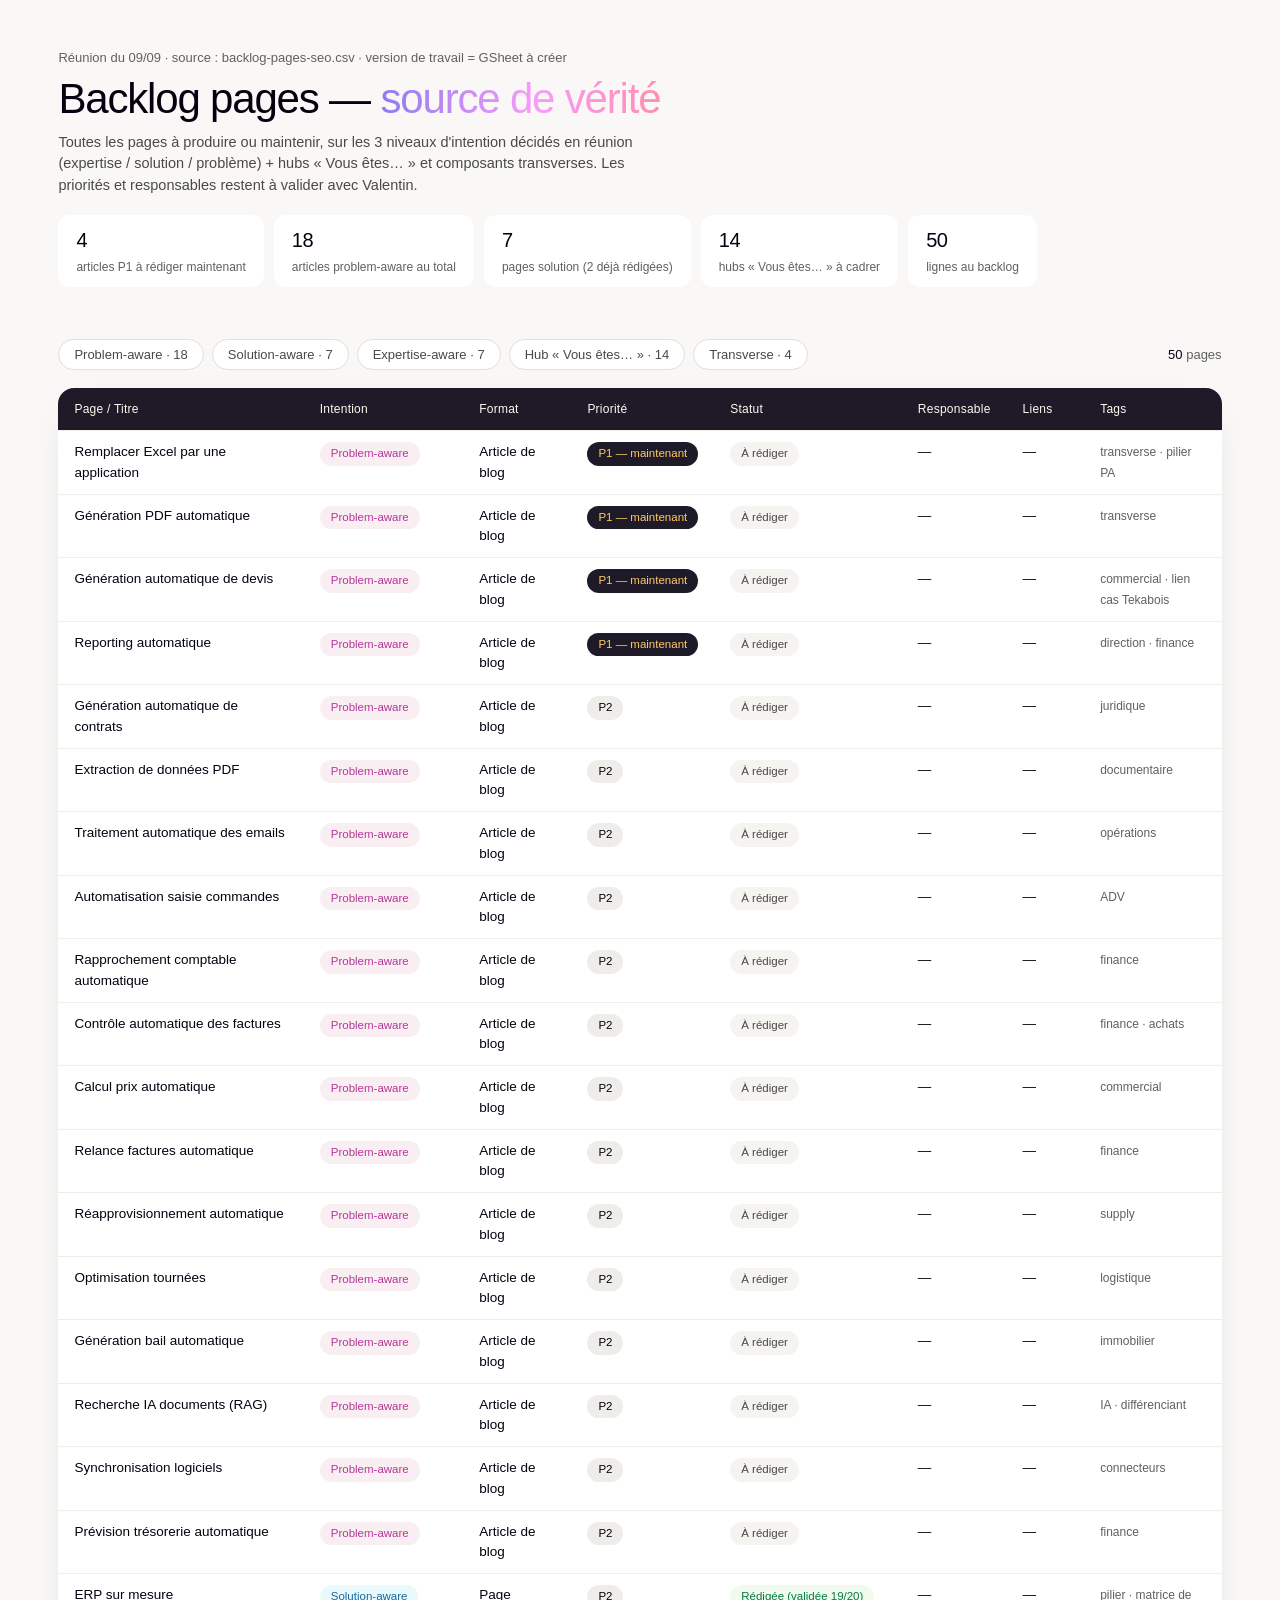
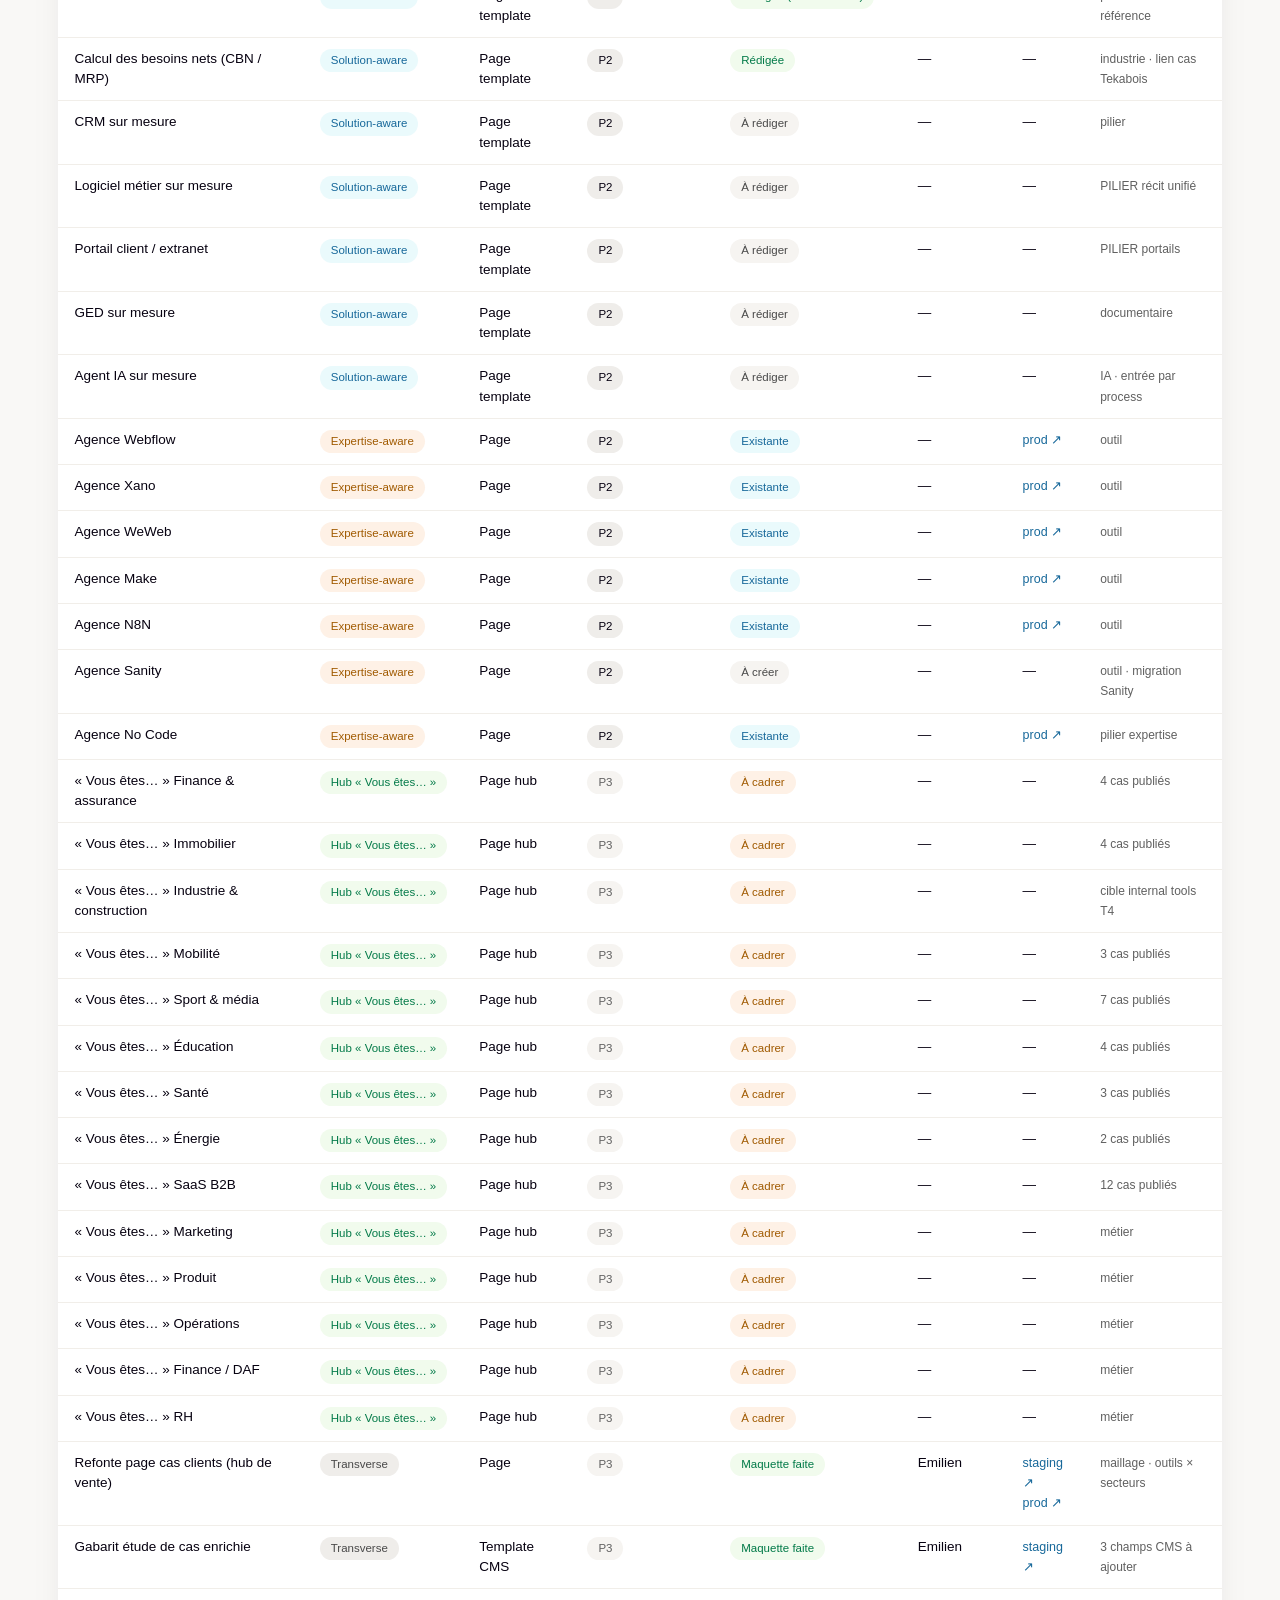
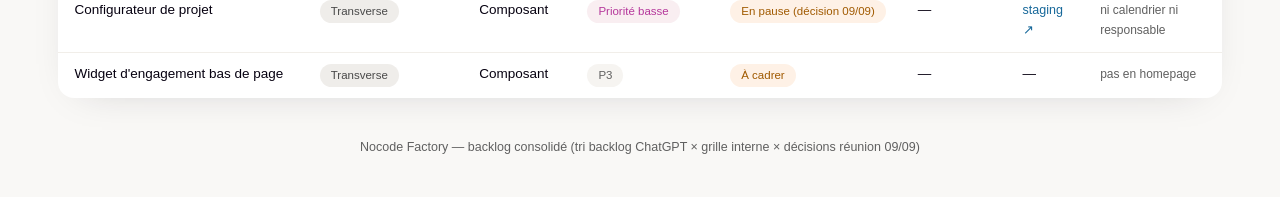
==== backlog-pages-preview.html @ bcf1f46e "Backlog pages — vue HTML" ====
<!DOCTYPE html>
<html lang="fr">
<head>
<meta charset="UTF-8">
<meta name="viewport" content="width=device-width, initial-scale=1.0">
<title>Backlog pages SEO — source de vérité | Nocode Factory</title>
<!--
  Vue HTML du backlog (source : backlog-pages-seo.csv, réunion 09/09).
  Destinée à la lecture / validation ; la version de travail = le GSheet à créer.
-->
<style>
  @font-face{font-family:"Fff Acidgrotesk";font-weight:300;font-display:swap;src:url("https://cdn.prod.website-files.com/66eaebf7f23c6ba827f8cde2/68a46699a823bbdcee701e3c_FFF-AcidGrotesk-Light-TRIAL.woff2") format("woff2")}
  @font-face{font-family:"Fff Acidgrotesk";font-weight:400;font-display:swap;src:url("https://cdn.prod.website-files.com/66eaebf7f23c6ba827f8cde2/68a4669900f9dc6c3cbdc9e0_FFF-AcidGrotesk-Normal-TRIAL.woff2") format("woff2")}
  @font-face{font-family:"Fff Acidgrotesk";font-weight:500;font-display:swap;src:url("https://cdn.prod.website-files.com/66eaebf7f23c6ba827f8cde2/68a4669989a8cf768546dcdd_FFF-AcidGrotesk-Medium-TRIAL.woff2") format("woff2")}
  :root{
    --beige:#f9f8f6;--white:#fff;--ink:#060110;--ink-2:#494949;--ink-3:#606060;
    --black:#1e1a28;--yellow:#ffca64;--pink:#f99bfb;
    --pastel-yellow:#fef1e6;--pastel-pink:#f9eef1;--pastel-blue:#eafafc;--pastel-green:#f1fbed;
    --success:#027a48;
    --grad-key:linear-gradient(93deg,#8b7bf0 0%,var(--pink) 55%,#ff8fae 100%);
    --font:"Fff Acidgrotesk",Arial,sans-serif;
  }
  *{box-sizing:border-box;margin:0;padding:0}
  body{font-family:var(--font);background:var(--beige);color:var(--ink);font-size:15px;line-height:1.5}
  .wrap{max-width:1240px;margin:0 auto;padding:0 clamp(18px,3vw,40px)}
  header{padding:clamp(28px,4vw,48px) 0 clamp(18px,2.6vw,28px)}
  .kicker{font-size:13px;font-weight:500;color:var(--ink-3);margin-bottom:8px}
  h1{font-weight:500;font-size:clamp(26px,3.6vw,42px);letter-spacing:-.028em;line-height:1.1}
  h1 .key{background:var(--grad-key);-webkit-background-clip:text;background-clip:text;color:transparent}
  .sub{color:var(--ink-2);font-size:14.5px;margin-top:10px;font-weight:300;max-width:76ch}

  .stats{display:flex;gap:10px;flex-wrap:wrap;margin:18px 0 6px}
  .stat{background:var(--white);border-radius:12px;padding:10px 18px}
  .stat b{font-size:20px;font-weight:500;display:block;letter-spacing:-.02em}
  .stat span{font-size:12px;color:var(--ink-3)}

  .filterbar{display:flex;flex-wrap:wrap;gap:8px;align-items:center;margin:18px 0}
  .fchip{font-family:var(--font);font-size:13px;font-weight:500;border:1.5px solid #e2ded8;background:var(--white);color:var(--ink-2);border-radius:3000px;padding:7px 15px;cursor:pointer;transition:all .18s}
  .fchip:hover{border-color:var(--ink);color:var(--ink)}
  .fchip.on{background:var(--black);border-color:var(--black);color:#fff8f0}
  .fcount{font-size:13px;color:var(--ink-3);margin-left:auto}
  .fcount b{color:var(--ink);font-weight:500}

  .tablewrap{background:var(--white);border-radius:16px;overflow:auto;margin-bottom:40px;box-shadow:0 10px 40px -24px rgba(30,26,40,.25)}
  table{width:100%;border-collapse:collapse;min-width:980px}
  th{position:sticky;top:0;background:var(--black);color:#fff8f0;text-align:left;font-weight:500;font-size:12px;letter-spacing:.02em;padding:12px 16px;white-space:nowrap}
  td{padding:11px 16px;border-top:1px solid #f1eee9;font-size:13.5px;vertical-align:top}
  tr:hover td{background:#faf9f7}
  td.title{font-weight:500;min-width:230px}
  .b{display:inline-block;font-size:11.5px;font-weight:500;border-radius:3000px;padding:3px 11px;white-space:nowrap}
  .lvl-pa{background:var(--pastel-pink);color:#b5379b}
  .lvl-sa{background:var(--pastel-blue);color:#17689a}
  .lvl-ea{background:var(--pastel-yellow);color:#a05a00}
  .lvl-hub{background:var(--pastel-green);color:var(--success)}
  .lvl-tr{background:#efedea;color:var(--ink-2)}
  .p1{background:var(--black);color:var(--yellow)}
  .p2{background:#efedea;color:var(--ink)}
  .p3{background:#f6f4f1;color:var(--ink-3)}
  .pb{background:var(--pastel-pink);color:#b5379b}
  .st-done{background:var(--pastel-green);color:var(--success)}
  .st-todo{background:#f6f4f1;color:var(--ink-2)}
  .st-live{background:var(--pastel-blue);color:#17689a}
  .st-frame{background:var(--pastel-yellow);color:#a05a00}
  td .tags{font-size:12px;color:var(--ink-3)}
  td a{color:#17689a;font-weight:500;text-decoration:none;font-size:12.5px}
  td a:hover{text-decoration:underline}
  footer{padding:0 0 40px;color:var(--ink-3);font-size:12.5px;text-align:center}
</style>
</head>
<body>
<div class="wrap">
<header>
  <div class="kicker">Réunion du 09/09 · source : backlog-pages-seo.csv · version de travail = GSheet à créer</div>
  <h1>Backlog pages — <span class="key">source de vérité</span></h1>
  <p class="sub">Toutes les pages à produire ou maintenir, sur les 3 niveaux d'intention décidés en réunion (expertise / solution / problème) + hubs « Vous êtes… » et composants transverses. Les priorités et responsables restent à valider avec Valentin.</p>
  <div class="stats" id="stats"></div>
</header>

<div class="filterbar" id="filterbar"></div>
<div class="tablewrap">
<table>
  <thead><tr>
    <th>Page / Titre</th><th>Intention</th><th>Format</th><th>Priorité</th><th>Statut</th><th>Responsable</th><th>Liens</th><th>Tags</th>
  </tr></thead>
  <tbody id="tbody"></tbody>
</table>
</div>
<footer>Nocode Factory — backlog consolidé (tri backlog ChatGPT × grille interne × décisions réunion 09/09)</footer>
</div>

<script>
// [titre, niveau, format, priorité, statut, responsable, staging, prod, tags]
// niveaux : pa / sa / ea / hub / tr — priorités : P1 / P2 / P3 / PB (basse)
const ROWS=[
["Remplacer Excel par une application","pa","Article de blog","P1","À rédiger","","","","transverse · pilier PA"],
["Génération PDF automatique","pa","Article de blog","P1","À rédiger","","","","transverse"],
["Génération automatique de devis","pa","Article de blog","P1","À rédiger","","","","commercial · lien cas Tekabois"],
["Reporting automatique","pa","Article de blog","P1","À rédiger","","","","direction · finance"],
["Génération automatique de contrats","pa","Article de blog","P2","À rédiger","","","","juridique"],
["Extraction de données PDF","pa","Article de blog","P2","À rédiger","","","","documentaire"],
["Traitement automatique des emails","pa","Article de blog","P2","À rédiger","","","","opérations"],
["Automatisation saisie commandes","pa","Article de blog","P2","À rédiger","","","","ADV"],
["Rapprochement comptable automatique","pa","Article de blog","P2","À rédiger","","","","finance"],
["Contrôle automatique des factures","pa","Article de blog","P2","À rédiger","","","","finance · achats"],
["Calcul prix automatique","pa","Article de blog","P2","À rédiger","","","","commercial"],
["Relance factures automatique","pa","Article de blog","P2","À rédiger","","","","finance"],
["Réapprovisionnement automatique","pa","Article de blog","P2","À rédiger","","","","supply"],
["Optimisation tournées","pa","Article de blog","P2","À rédiger","","","","logistique"],
["Génération bail automatique","pa","Article de blog","P2","À rédiger","","","","immobilier"],
["Recherche IA documents (RAG)","pa","Article de blog","P2","À rédiger","","","","IA · différenciant"],
["Synchronisation logiciels","pa","Article de blog","P2","À rédiger","","","","connecteurs"],
["Prévision trésorerie automatique","pa","Article de blog","P2","À rédiger","","","","finance"],
["ERP sur mesure","sa","Page template","P2","Rédigée (validée 19/20)","","","","pilier · matrice de référence"],
["Calcul des besoins nets (CBN / MRP)","sa","Page template","P2","Rédigée","","","","industrie · lien cas Tekabois"],
["CRM sur mesure","sa","Page template","P2","À rédiger","","","","pilier"],
["Logiciel métier sur mesure","sa","Page template","P2","À rédiger","","","","PILIER récit unifié"],
["Portail client / extranet","sa","Page template","P2","À rédiger","","","","PILIER portails"],
["GED sur mesure","sa","Page template","P2","À rédiger","","","","documentaire"],
["Agent IA sur mesure","sa","Page template","P2","À rédiger","","","","IA · entrée par process"],
["Agence Webflow","ea","Page","P2","Existante","","","https://www.nocodefactory.fr/agence-webflow","outil"],
["Agence Xano","ea","Page","P2","Existante","","","https://www.nocodefactory.fr/agence-xano","outil"],
["Agence WeWeb","ea","Page","P2","Existante","","","https://www.nocodefactory.fr/agence-weweb","outil"],
["Agence Make","ea","Page","P2","Existante","","","https://www.nocodefactory.fr/agence-make","outil"],
["Agence N8N","ea","Page","P2","Existante","","","https://www.nocodefactory.fr/agence-n8n","outil"],
["Agence Sanity","ea","Page","P2","À créer","","","","outil · migration Sanity"],
["Agence No Code","ea","Page","P2","Existante","","","https://www.nocodefactory.fr/agence-nocode","pilier expertise"],
["« Vous êtes… » Finance & assurance","hub","Page hub","P3","À cadrer","","","","4 cas publiés"],
["« Vous êtes… » Immobilier","hub","Page hub","P3","À cadrer","","","","4 cas publiés"],
["« Vous êtes… » Industrie & construction","hub","Page hub","P3","À cadrer","","","","cible internal tools T4"],
["« Vous êtes… » Mobilité","hub","Page hub","P3","À cadrer","","","","3 cas publiés"],
["« Vous êtes… » Sport & média","hub","Page hub","P3","À cadrer","","","","7 cas publiés"],
["« Vous êtes… » Éducation","hub","Page hub","P3","À cadrer","","","","4 cas publiés"],
["« Vous êtes… » Santé","hub","Page hub","P3","À cadrer","","","","3 cas publiés"],
["« Vous êtes… » Énergie","hub","Page hub","P3","À cadrer","","","","2 cas publiés"],
["« Vous êtes… » SaaS B2B","hub","Page hub","P3","À cadrer","","","","12 cas publiés"],
["« Vous êtes… » Marketing","hub","Page hub","P3","À cadrer","","","","métier"],
["« Vous êtes… » Produit","hub","Page hub","P3","À cadrer","","","","métier"],
["« Vous êtes… » Opérations","hub","Page hub","P3","À cadrer","","","","métier"],
["« Vous êtes… » Finance / DAF","hub","Page hub","P3","À cadrer","","","","métier"],
["« Vous êtes… » RH","hub","Page hub","P3","À cadrer","","","","métier"],
["Refonte page cas clients (hub de vente)","tr","Page","P3","Maquette faite","Emilien","https://emilbonnefous-lab.github.io/ncf-previews/refonte-cas-clients-preview.html","https://www.nocodefactory.fr/nos-realisations","maillage · outils × secteurs"],
["Gabarit étude de cas enrichie","tr","Template CMS","P3","Maquette faite","Emilien","https://emilbonnefous-lab.github.io/ncf-previews/refonte-cas-clients-preview.html#etude-tekabois","","3 champs CMS à ajouter"],
["Configurateur de projet","tr","Composant","PB","En pause (décision 09/09)","","https://emilbonnefous-lab.github.io/ncf-previews/maquette-configurateur-preview.html","","ni calendrier ni responsable"],
["Widget d'engagement bas de page","tr","Composant","P3","À cadrer","","","","pas en homepage"],
];
const LVL={pa:['lvl-pa','Problem-aware'],sa:['lvl-sa','Solution-aware'],ea:['lvl-ea','Expertise-aware'],hub:['lvl-hub','Hub « Vous êtes… »'],tr:['lvl-tr','Transverse']};
const PCLS={P1:'p1',P2:'p2',P3:'p3',PB:'pb'};
const PLAB={P1:'P1 — maintenant',P2:'P2',P3:'P3',PB:'Priorité basse'};
function stCls(s){ if(/Rédigée|Maquette/.test(s)) return 'st-done'; if(/Existante/.test(s)) return 'st-live'; if(/pause|cadrer/.test(s)) return 'st-frame'; return 'st-todo'; }
let filter=null;
function links(stg,prod){
  const a=[]; if(stg)a.push(`<a href="${stg}" target="_blank" rel="noopener">staging ↗</a>`);
  if(prod)a.push(`<a href="${prod}" target="_blank" rel="noopener">prod ↗</a>`);
  return a.join('<br>')||'—';
}
function render(){
  const list=ROWS.filter(r=>!filter||r[1]===filter);
  document.getElementById('tbody').innerHTML=list.map(r=>`<tr>
    <td class="title">${r[0]}</td>
    <td><span class="b ${LVL[r[1]][0]}">${LVL[r[1]][1]}</span></td>
    <td>${r[2]}</td>
    <td><span class="b ${PCLS[r[3]]}">${PLAB[r[3]]}</span></td>
    <td><span class="b ${stCls(r[4])}">${r[4]}</span></td>
    <td>${r[5]||'—'}</td>
    <td>${links(r[6],r[7])}</td>
    <td><span class="tags">${r[8]}</span></td>
  </tr>`).join('');
  const fb=document.getElementById('filterbar');
  fb.innerHTML=Object.keys(LVL).map(k=>{
    const n=ROWS.filter(r=>r[1]===k).length;
    return `<button class="fchip ${filter===k?'on':''}" data-k="${k}">${LVL[k][1]} · ${n}</button>`;
  }).join('')+(filter?`<button class="fchip" data-k="">✕ Tout afficher</button>`:'')
  +`<span class="fcount"><b>${list.length}</b> page${list.length>1?'s':''}</span>`;
  fb.querySelectorAll('.fchip').forEach(el=>el.onclick=()=>{filter=el.dataset.k||null;render();});
}
document.getElementById('stats').innerHTML=[
  ['4','articles P1 à rédiger maintenant'],
  ['18','articles problem-aware au total'],
  ['7','pages solution (2 déjà rédigées)'],
  ['14','hubs « Vous êtes… » à cadrer'],
  [ROWS.length,'lignes au backlog'],
].map(s=>`<div class="stat"><b>${s[0]}</b><span>${s[1]}</span></div>`).join('');
render();
</script>
</body>
</html>
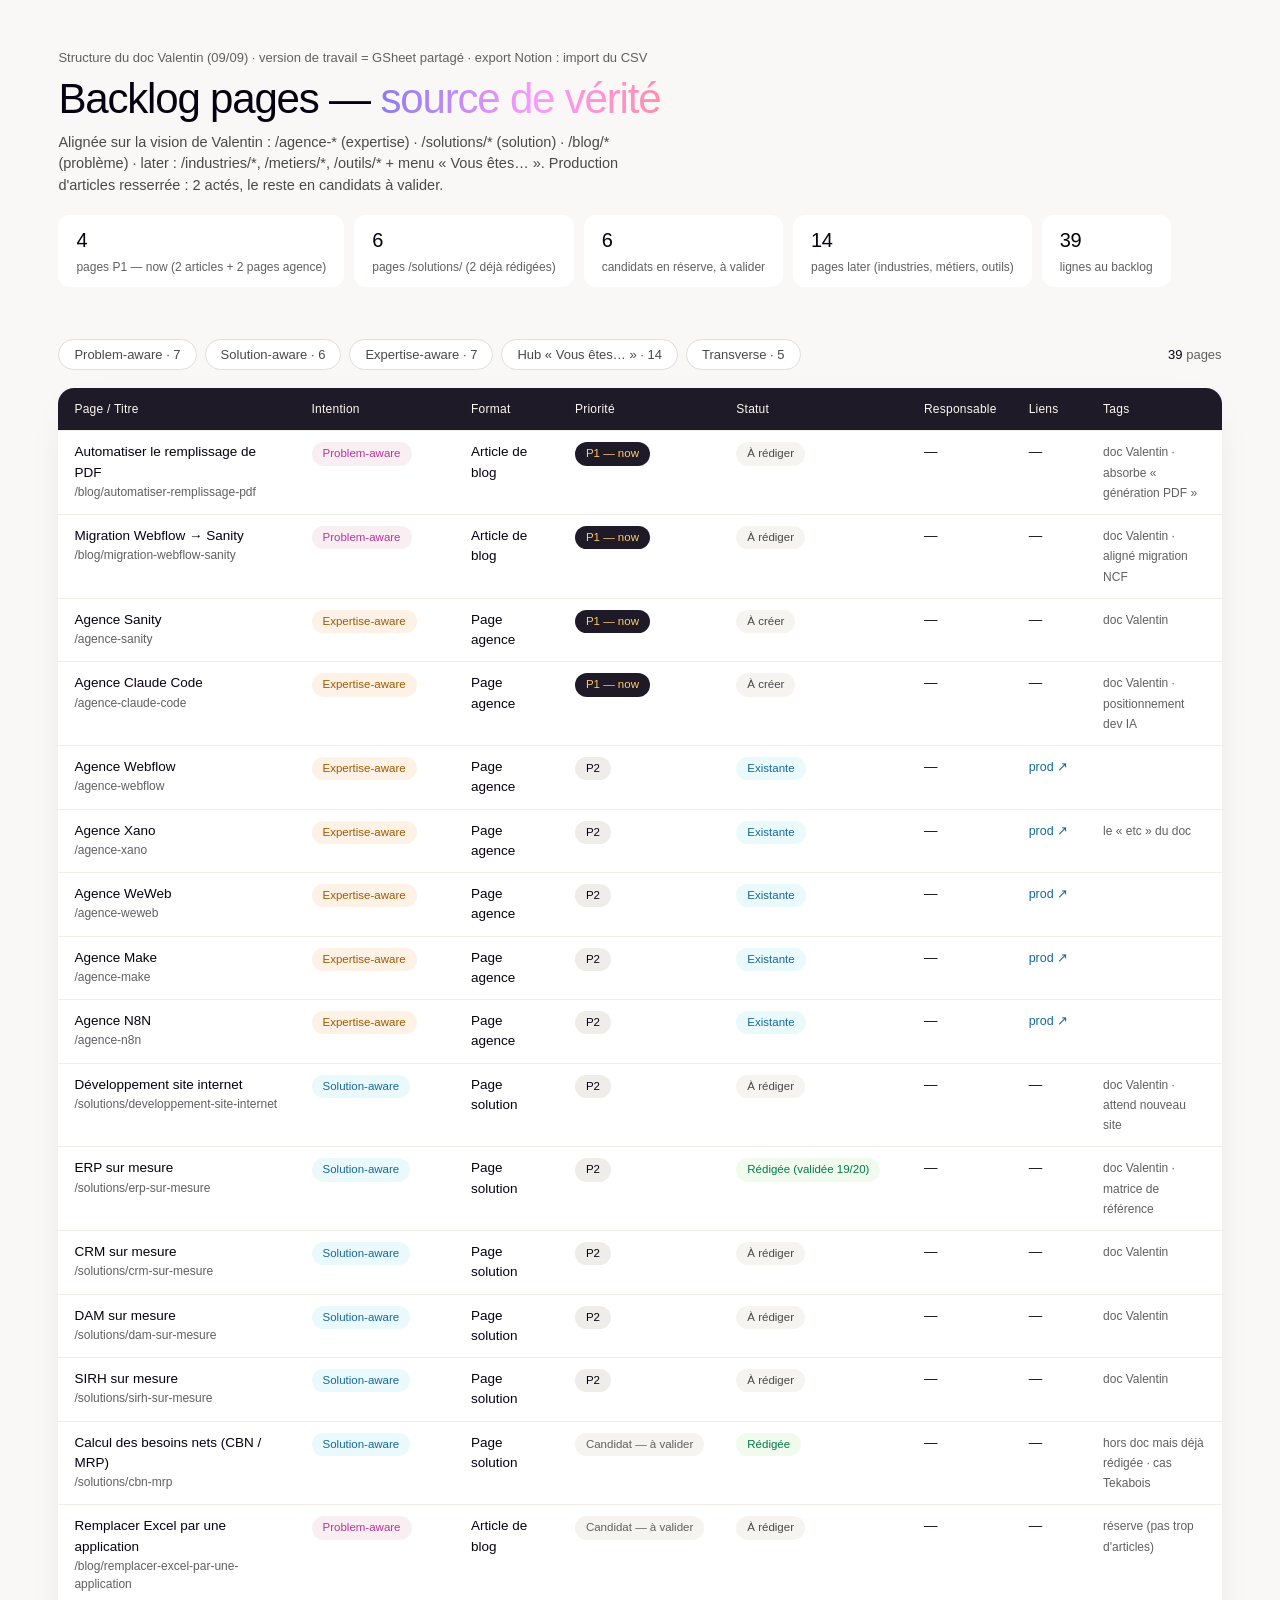
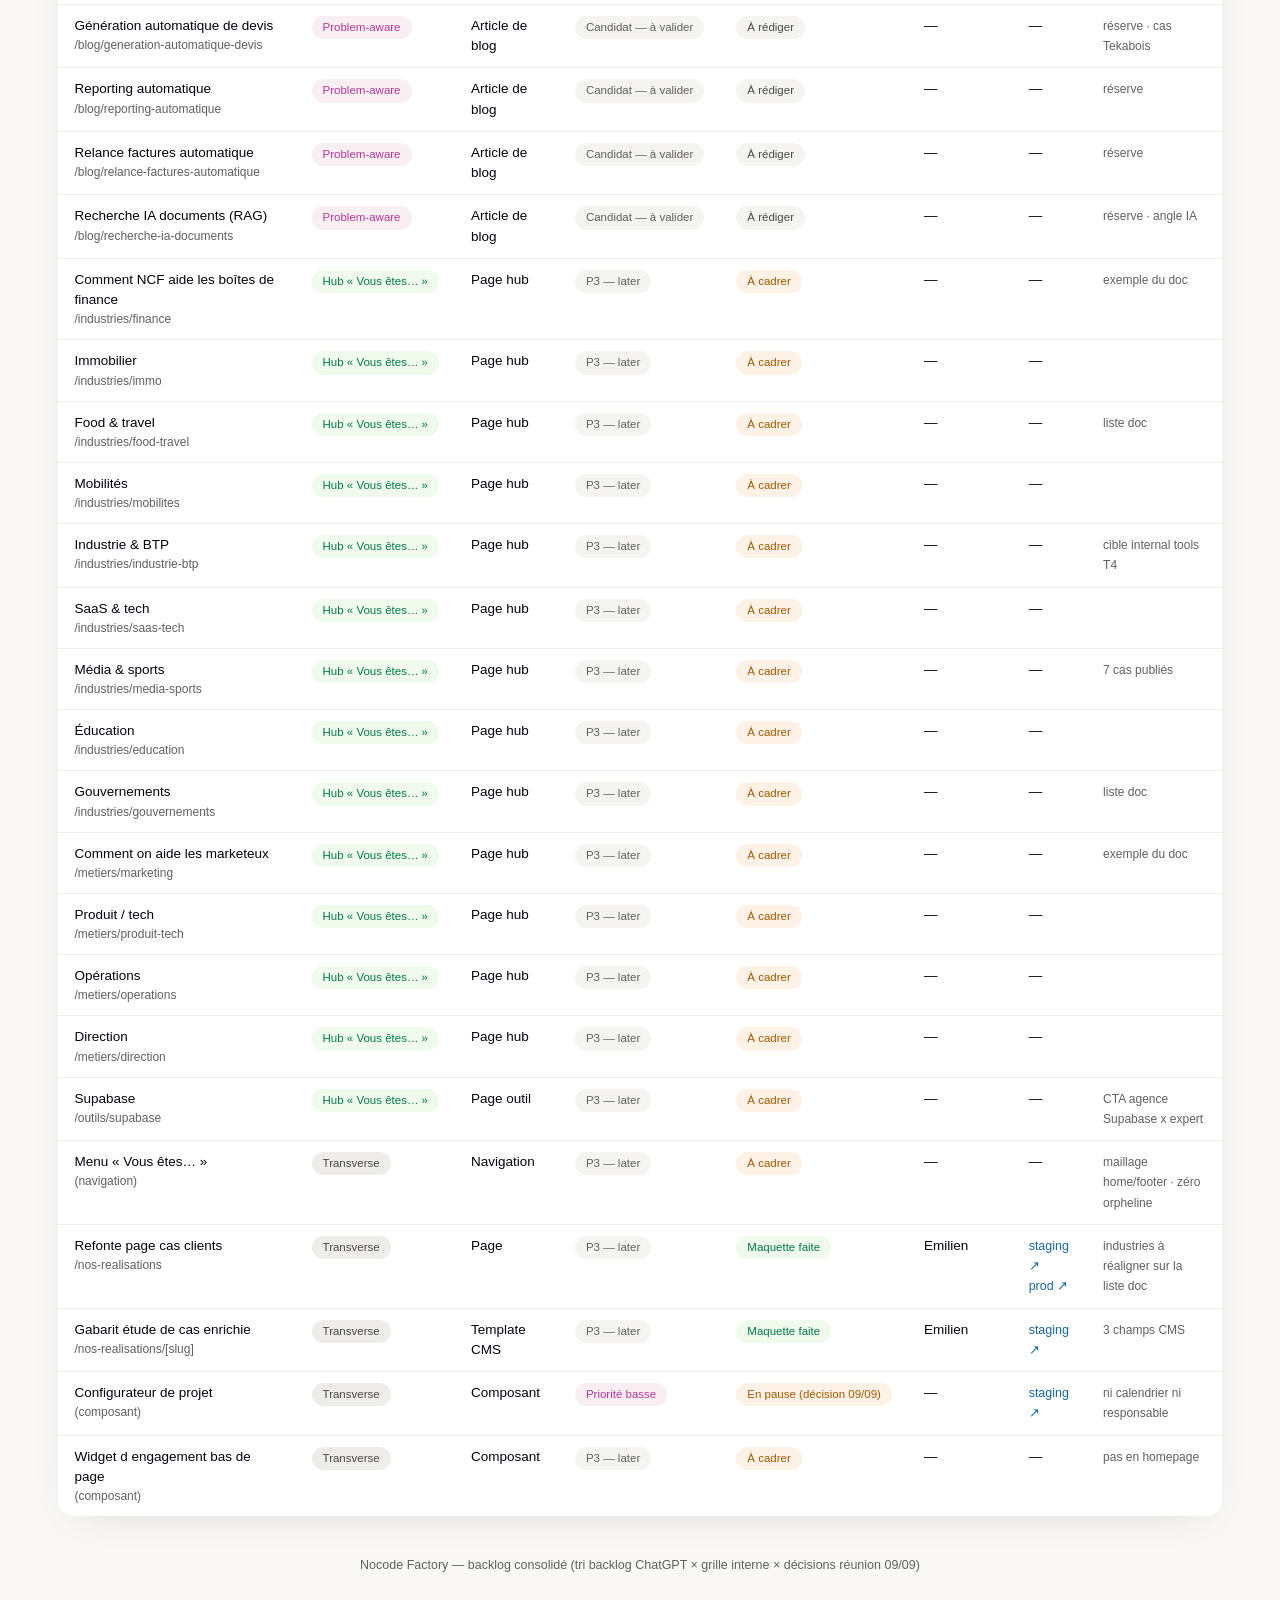
==== commit 5dda15dc: "Backlog aligné doc Valentin" ====
--- a/backlog-pages-preview.html
+++ b/backlog-pages-preview.html
@@ -70,9 +70,9 @@
 <body>
 <div class="wrap">
 <header>
-  <div class="kicker">Réunion du 09/09 · source : backlog-pages-seo.csv · version de travail = GSheet à créer</div>
+  <div class="kicker">Structure du doc Valentin (09/09) · version de travail = GSheet partagé · export Notion : import du CSV</div>
   <h1>Backlog pages — <span class="key">source de vérité</span></h1>
-  <p class="sub">Toutes les pages à produire ou maintenir, sur les 3 niveaux d'intention décidés en réunion (expertise / solution / problème) + hubs « Vous êtes… » et composants transverses. Les priorités et responsables restent à valider avec Valentin.</p>
+  <p class="sub">Alignée sur la vision de Valentin : /agence-* (expertise) · /solutions/* (solution) · /blog/* (problème) · later : /industries/*, /metiers/*, /outils/* + menu « Vous êtes… ». Production d'articles resserrée : 2 actés, le reste en candidats à valider.</p>
   <div class="stats" id="stats"></div>
 </header>
 
@@ -92,60 +92,49 @@
 // [titre, niveau, format, priorité, statut, responsable, staging, prod, tags]
 // niveaux : pa / sa / ea / hub / tr — priorités : P1 / P2 / P3 / PB (basse)
 const ROWS=[
-["Remplacer Excel par une application","pa","Article de blog","P1","À rédiger","","","","transverse · pilier PA"],
-["Génération PDF automatique","pa","Article de blog","P1","À rédiger","","","","transverse"],
-["Génération automatique de devis","pa","Article de blog","P1","À rédiger","","","","commercial · lien cas Tekabois"],
-["Reporting automatique","pa","Article de blog","P1","À rédiger","","","","direction · finance"],
-["Génération automatique de contrats","pa","Article de blog","P2","À rédiger","","","","juridique"],
-["Extraction de données PDF","pa","Article de blog","P2","À rédiger","","","","documentaire"],
-["Traitement automatique des emails","pa","Article de blog","P2","À rédiger","","","","opérations"],
-["Automatisation saisie commandes","pa","Article de blog","P2","À rédiger","","","","ADV"],
-["Rapprochement comptable automatique","pa","Article de blog","P2","À rédiger","","","","finance"],
-["Contrôle automatique des factures","pa","Article de blog","P2","À rédiger","","","","finance · achats"],
-["Calcul prix automatique","pa","Article de blog","P2","À rédiger","","","","commercial"],
-["Relance factures automatique","pa","Article de blog","P2","À rédiger","","","","finance"],
-["Réapprovisionnement automatique","pa","Article de blog","P2","À rédiger","","","","supply"],
-["Optimisation tournées","pa","Article de blog","P2","À rédiger","","","","logistique"],
-["Génération bail automatique","pa","Article de blog","P2","À rédiger","","","","immobilier"],
-["Recherche IA documents (RAG)","pa","Article de blog","P2","À rédiger","","","","IA · différenciant"],
-["Synchronisation logiciels","pa","Article de blog","P2","À rédiger","","","","connecteurs"],
-["Prévision trésorerie automatique","pa","Article de blog","P2","À rédiger","","","","finance"],
-["ERP sur mesure","sa","Page template","P2","Rédigée (validée 19/20)","","","","pilier · matrice de référence"],
-["Calcul des besoins nets (CBN / MRP)","sa","Page template","P2","Rédigée","","","","industrie · lien cas Tekabois"],
-["CRM sur mesure","sa","Page template","P2","À rédiger","","","","pilier"],
-["Logiciel métier sur mesure","sa","Page template","P2","À rédiger","","","","PILIER récit unifié"],
-["Portail client / extranet","sa","Page template","P2","À rédiger","","","","PILIER portails"],
-["GED sur mesure","sa","Page template","P2","À rédiger","","","","documentaire"],
-["Agent IA sur mesure","sa","Page template","P2","À rédiger","","","","IA · entrée par process"],
-["Agence Webflow","ea","Page","P2","Existante","","","https://www.nocodefactory.fr/agence-webflow","outil"],
-["Agence Xano","ea","Page","P2","Existante","","","https://www.nocodefactory.fr/agence-xano","outil"],
-["Agence WeWeb","ea","Page","P2","Existante","","","https://www.nocodefactory.fr/agence-weweb","outil"],
-["Agence Make","ea","Page","P2","Existante","","","https://www.nocodefactory.fr/agence-make","outil"],
-["Agence N8N","ea","Page","P2","Existante","","","https://www.nocodefactory.fr/agence-n8n","outil"],
-["Agence Sanity","ea","Page","P2","À créer","","","","outil · migration Sanity"],
-["Agence No Code","ea","Page","P2","Existante","","","https://www.nocodefactory.fr/agence-nocode","pilier expertise"],
-["« Vous êtes… » Finance & assurance","hub","Page hub","P3","À cadrer","","","","4 cas publiés"],
-["« Vous êtes… » Immobilier","hub","Page hub","P3","À cadrer","","","","4 cas publiés"],
-["« Vous êtes… » Industrie & construction","hub","Page hub","P3","À cadrer","","","","cible internal tools T4"],
-["« Vous êtes… » Mobilité","hub","Page hub","P3","À cadrer","","","","3 cas publiés"],
-["« Vous êtes… » Sport & média","hub","Page hub","P3","À cadrer","","","","7 cas publiés"],
-["« Vous êtes… » Éducation","hub","Page hub","P3","À cadrer","","","","4 cas publiés"],
-["« Vous êtes… » Santé","hub","Page hub","P3","À cadrer","","","","3 cas publiés"],
-["« Vous êtes… » Énergie","hub","Page hub","P3","À cadrer","","","","2 cas publiés"],
-["« Vous êtes… » SaaS B2B","hub","Page hub","P3","À cadrer","","","","12 cas publiés"],
-["« Vous êtes… » Marketing","hub","Page hub","P3","À cadrer","","","","métier"],
-["« Vous êtes… » Produit","hub","Page hub","P3","À cadrer","","","","métier"],
-["« Vous êtes… » Opérations","hub","Page hub","P3","À cadrer","","","","métier"],
-["« Vous êtes… » Finance / DAF","hub","Page hub","P3","À cadrer","","","","métier"],
-["« Vous êtes… » RH","hub","Page hub","P3","À cadrer","","","","métier"],
-["Refonte page cas clients (hub de vente)","tr","Page","P3","Maquette faite","Emilien","https://emilbonnefous-lab.github.io/ncf-previews/refonte-cas-clients-preview.html","https://www.nocodefactory.fr/nos-realisations","maillage · outils × secteurs"],
-["Gabarit étude de cas enrichie","tr","Template CMS","P3","Maquette faite","Emilien","https://emilbonnefous-lab.github.io/ncf-previews/refonte-cas-clients-preview.html#etude-tekabois","","3 champs CMS à ajouter"],
-["Configurateur de projet","tr","Composant","PB","En pause (décision 09/09)","","https://emilbonnefous-lab.github.io/ncf-previews/maquette-configurateur-preview.html","","ni calendrier ni responsable"],
-["Widget d'engagement bas de page","tr","Composant","P3","À cadrer","","","","pas en homepage"],
+["/blog/automatiser-remplissage-pdf","Automatiser le remplissage de PDF","pa","Article de blog","P1","À rédiger","","","","doc Valentin · absorbe « génération PDF »"],
+["/blog/migration-webflow-sanity","Migration Webflow → Sanity","pa","Article de blog","P1","À rédiger","","","","doc Valentin · aligné migration NCF"],
+["/agence-sanity","Agence Sanity","ea","Page agence","P1","À créer","","","","doc Valentin"],
+["/agence-claude-code","Agence Claude Code","ea","Page agence","P1","À créer","","","","doc Valentin · positionnement dev IA"],
+["/agence-webflow","Agence Webflow","ea","Page agence","P2","Existante","","","https://www.nocodefactory.fr/agence-webflow",""],
+["/agence-xano","Agence Xano","ea","Page agence","P2","Existante","","","https://www.nocodefactory.fr/agence-xano","le « etc » du doc"],
+["/agence-weweb","Agence WeWeb","ea","Page agence","P2","Existante","","","https://www.nocodefactory.fr/agence-weweb",""],
+["/agence-make","Agence Make","ea","Page agence","P2","Existante","","","https://www.nocodefactory.fr/agence-make",""],
+["/agence-n8n","Agence N8N","ea","Page agence","P2","Existante","","","https://www.nocodefactory.fr/agence-n8n",""],
+["/solutions/developpement-site-internet","Développement site internet","sa","Page solution","P2","À rédiger","","","","doc Valentin · attend nouveau site"],
+["/solutions/erp-sur-mesure","ERP sur mesure","sa","Page solution","P2","Rédigée (validée 19/20)","","","","doc Valentin · matrice de référence"],
+["/solutions/crm-sur-mesure","CRM sur mesure","sa","Page solution","P2","À rédiger","","","","doc Valentin"],
+["/solutions/dam-sur-mesure","DAM sur mesure","sa","Page solution","P2","À rédiger","","","","doc Valentin"],
+["/solutions/sirh-sur-mesure","SIRH sur mesure","sa","Page solution","P2","À rédiger","","","","doc Valentin"],
+["/solutions/cbn-mrp","Calcul des besoins nets (CBN / MRP)","sa","Page solution","CAND","Rédigée","","","","hors doc mais déjà rédigée · cas Tekabois"],
+["/blog/remplacer-excel-par-une-application","Remplacer Excel par une application","pa","Article de blog","CAND","À rédiger","","","","réserve (pas trop d'articles)"],
+["/blog/generation-automatique-devis","Génération automatique de devis","pa","Article de blog","CAND","À rédiger","","","","réserve · cas Tekabois"],
+["/blog/reporting-automatique","Reporting automatique","pa","Article de blog","CAND","À rédiger","","","","réserve"],
+["/blog/relance-factures-automatique","Relance factures automatique","pa","Article de blog","CAND","À rédiger","","","","réserve"],
+["/blog/recherche-ia-documents","Recherche IA documents (RAG)","pa","Article de blog","CAND","À rédiger","","","","réserve · angle IA"],
+["/industries/finance","Comment NCF aide les boîtes de finance","hub","Page hub","P3","À cadrer","","","","exemple du doc"],
+["/industries/immo","Immobilier","hub","Page hub","P3","À cadrer","","","",""],
+["/industries/food-travel","Food & travel","hub","Page hub","P3","À cadrer","","","","liste doc"],
+["/industries/mobilites","Mobilités","hub","Page hub","P3","À cadrer","","","",""],
+["/industries/industrie-btp","Industrie & BTP","hub","Page hub","P3","À cadrer","","","","cible internal tools T4"],
+["/industries/saas-tech","SaaS & tech","hub","Page hub","P3","À cadrer","","","",""],
+["/industries/media-sports","Média & sports","hub","Page hub","P3","À cadrer","","","","7 cas publiés"],
+["/industries/education","Éducation","hub","Page hub","P3","À cadrer","","","",""],
+["/industries/gouvernements","Gouvernements","hub","Page hub","P3","À cadrer","","","","liste doc"],
+["/metiers/marketing","Comment on aide les marketeux","hub","Page hub","P3","À cadrer","","","","exemple du doc"],
+["/metiers/produit-tech","Produit / tech","hub","Page hub","P3","À cadrer","","","",""],
+["/metiers/operations","Opérations","hub","Page hub","P3","À cadrer","","","",""],
+["/metiers/direction","Direction","hub","Page hub","P3","À cadrer","","","",""],
+["/outils/supabase","Supabase","hub","Page outil","P3","À cadrer","","","","CTA agence Supabase x expert"],
+["(navigation)","Menu « Vous êtes… »","tr","Navigation","P3","À cadrer","","","","maillage home/footer · zéro orpheline"],
+["/nos-realisations","Refonte page cas clients","tr","Page","P3","Maquette faite","Emilien","https://emilbonnefous-lab.github.io/ncf-previews/refonte-cas-clients-preview.html","https://www.nocodefactory.fr/nos-realisations","industries à réaligner sur la liste doc"],
+["/nos-realisations/[slug]","Gabarit étude de cas enrichie","tr","Template CMS","P3","Maquette faite","Emilien","https://emilbonnefous-lab.github.io/ncf-previews/refonte-cas-clients-preview.html#etude-tekabois","","3 champs CMS"],
+["(composant)","Configurateur de projet","tr","Composant","PB","En pause (décision 09/09)","","https://emilbonnefous-lab.github.io/ncf-previews/maquette-configurateur-preview.html","","ni calendrier ni responsable"],
+["(composant)","Widget d engagement bas de page","tr","Composant","P3","À cadrer","","","","pas en homepage"],
 ];
 const LVL={pa:['lvl-pa','Problem-aware'],sa:['lvl-sa','Solution-aware'],ea:['lvl-ea','Expertise-aware'],hub:['lvl-hub','Hub « Vous êtes… »'],tr:['lvl-tr','Transverse']};
-const PCLS={P1:'p1',P2:'p2',P3:'p3',PB:'pb'};
-const PLAB={P1:'P1 — maintenant',P2:'P2',P3:'P3',PB:'Priorité basse'};
+const PCLS={P1:'p1',P2:'p2',P3:'p3',PB:'pb',CAND:'p3'};
+const PLAB={P1:'P1 — now',P2:'P2',P3:'P3 — later',PB:'Priorité basse',CAND:'Candidat — à valider'};
 function stCls(s){ if(/Rédigée|Maquette/.test(s)) return 'st-done'; if(/Existante/.test(s)) return 'st-live'; if(/pause|cadrer/.test(s)) return 'st-frame'; return 'st-todo'; }
 let filter=null;
 function links(stg,prod){
@@ -154,30 +143,30 @@
   return a.join('<br>')||'—';
 }
 function render(){
-  const list=ROWS.filter(r=>!filter||r[1]===filter);
+  const list=ROWS.filter(r=>!filter||r[2]===filter);
   document.getElementById('tbody').innerHTML=list.map(r=>`<tr>
-    <td class="title">${r[0]}</td>
-    <td><span class="b ${LVL[r[1]][0]}">${LVL[r[1]][1]}</span></td>
-    <td>${r[2]}</td>
-    <td><span class="b ${PCLS[r[3]]}">${PLAB[r[3]]}</span></td>
-    <td><span class="b ${stCls(r[4])}">${r[4]}</span></td>
-    <td>${r[5]||'—'}</td>
-    <td>${links(r[6],r[7])}</td>
-    <td><span class="tags">${r[8]}</span></td>
+    <td class="title">${r[1]}<div class="tags" style="font-weight:400">${r[0]}</div></td>
+    <td><span class="b ${LVL[r[2]][0]}">${LVL[r[2]][1]}</span></td>
+    <td>${r[3]}</td>
+    <td><span class="b ${PCLS[r[4]]}">${PLAB[r[4]]}</span></td>
+    <td><span class="b ${stCls(r[5])}">${r[5]}</span></td>
+    <td>${r[6]||'—'}</td>
+    <td>${links(r[7],r[8])}</td>
+    <td><span class="tags">${r[9]}</span></td>
   </tr>`).join('');
   const fb=document.getElementById('filterbar');
   fb.innerHTML=Object.keys(LVL).map(k=>{
-    const n=ROWS.filter(r=>r[1]===k).length;
+    const n=ROWS.filter(r=>r[2]===k).length;
     return `<button class="fchip ${filter===k?'on':''}" data-k="${k}">${LVL[k][1]} · ${n}</button>`;
   }).join('')+(filter?`<button class="fchip" data-k="">✕ Tout afficher</button>`:'')
   +`<span class="fcount"><b>${list.length}</b> page${list.length>1?'s':''}</span>`;
   fb.querySelectorAll('.fchip').forEach(el=>el.onclick=()=>{filter=el.dataset.k||null;render();});
 }
 document.getElementById('stats').innerHTML=[
-  ['4','articles P1 à rédiger maintenant'],
-  ['18','articles problem-aware au total'],
-  ['7','pages solution (2 déjà rédigées)'],
-  ['14','hubs « Vous êtes… » à cadrer'],
+  ['4','pages P1 — now (2 articles + 2 pages agence)'],
+  ['6','pages /solutions/ (2 déjà rédigées)'],
+  ['6','candidats en réserve, à valider'],
+  ['14','pages later (industries, métiers, outils)'],
   [ROWS.length,'lignes au backlog'],
 ].map(s=>`<div class="stat"><b>${s[0]}</b><span>${s[1]}</span></div>`).join('');
 render();
